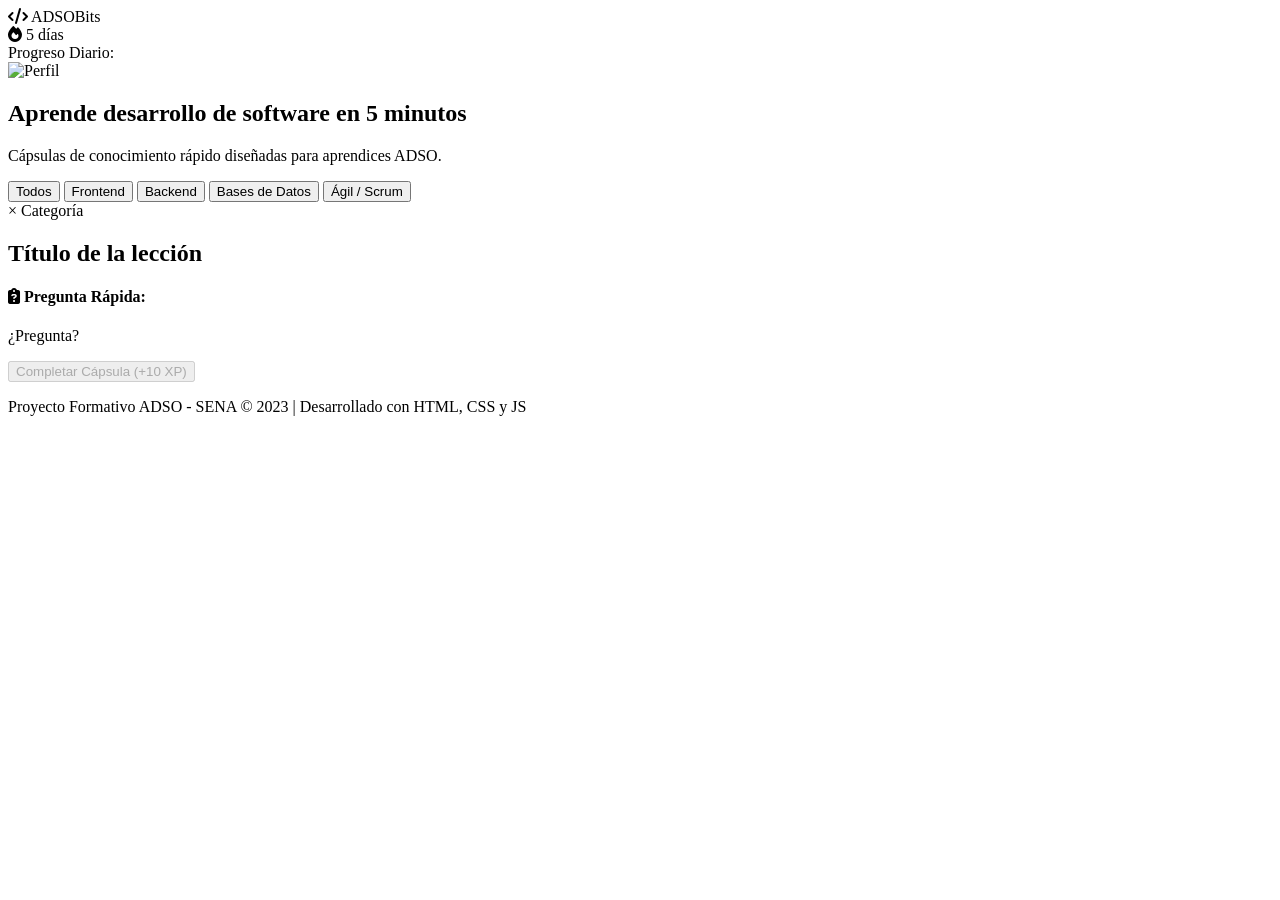
==== Microaprendizaje/index.html @ 1ea021b7 "cambios" ====
<!DOCTYPE html>
<html lang="es">
<head>
    <meta charset="UTF-8">
    <meta name="viewport" content="width=device-width, initial-scale=1.0">
    <title>ADSO-Bits | Microaprendizaje de Software</title>
    <link rel="stylesheet" href="styles.css">
    <!-- Iconos de FontAwesome -->
    <link rel="stylesheet" href="https://cdnjs.cloudflare.com/ajax/libs/font-awesome/6.4.0/css/all.min.css">
</head>
<body>

    <!-- Barra de Navegación -->
    <header class="navbar">
        <div class="logo">
            <i class="fa-solid fa-code"></i> ADSO<span>Bits</span>
        </div>
        <div class="user-stats">
            <div class="streak" title="Días de racha">
                <i class="fa-solid fa-fire"></i> <span id="streak-count">5</span> días
            </div>
            <div class="progress-container">
                <span>Progreso Diario:</span>
                <div class="progress-bar">
                    <div class="progress" id="daily-progress"></div>
                </div>
            </div>
            <div class="profile">
                <img src="https://ui-avatars.com/api/?name=Aprendiz+Sena&background=39A900&color=fff" alt="Perfil">
            </div>
        </div>
    </header>

    <!-- Sección Principal (Hero) -->
    <section class="hero">
        <h1>Aprende desarrollo de software en <span>5 minutos</span></h1>
        <p>Cápsulas de conocimiento rápido diseñadas para aprendices ADSO.</p>
        
        <!-- Filtros de Categorías -->
        <div class="categories">
            <button class="cat-btn active" data-category="all">Todos</button>
            <button class="cat-btn" data-category="Frontend">Frontend</button>
            <button class="cat-btn" data-category="Backend">Backend</button>
            <button class="cat-btn" data-category="Bases de Datos">Bases de Datos</button>
            <button class="cat-btn" data-category="Metodologías">Ágil / Scrum</button>
        </div>
    </section>

    <!-- Contenedor de Micro-lecciones (Se llena con JS) -->
    <main class="container">
        <div class="grid" id="lessons-grid">
            <!-- Las tarjetas se generarán dinámicamente aquí -->
        </div>
    </main>

    <!-- Modal para ver la lección -->
    <div class="modal-overlay" id="lesson-modal">
        <div class="modal-content">
            <span class="close-btn" id="close-modal">&times;</span>
            <span class="badge" id="modal-category">Categoría</span>
            <h2 id="modal-title">Título de la lección</h2>
            <div class="modal-body" id="modal-body">
                <!-- Contenido de la lección -->
            </div>
            
            <!-- Mini Quiz de validación -->
            <div class="quiz-section">
                <h4><i class="fa-solid fa-clipboard-question"></i> Pregunta Rápida:</h4>
                <p id="modal-question">¿Pregunta?</p>
                <div id="modal-options" class="options-container"></div>
            </div>

            <button class="btn-complete" id="btn-complete" disabled>Completar Cápsula (+10 XP)</button>
        </div>
    </div>

    <footer>
        <p>Proyecto Formativo ADSO - SENA © 2023 | Desarrollado con HTML, CSS y JS</p>
    </footer>

    <script src="script.js"></script>
</body>
</html>
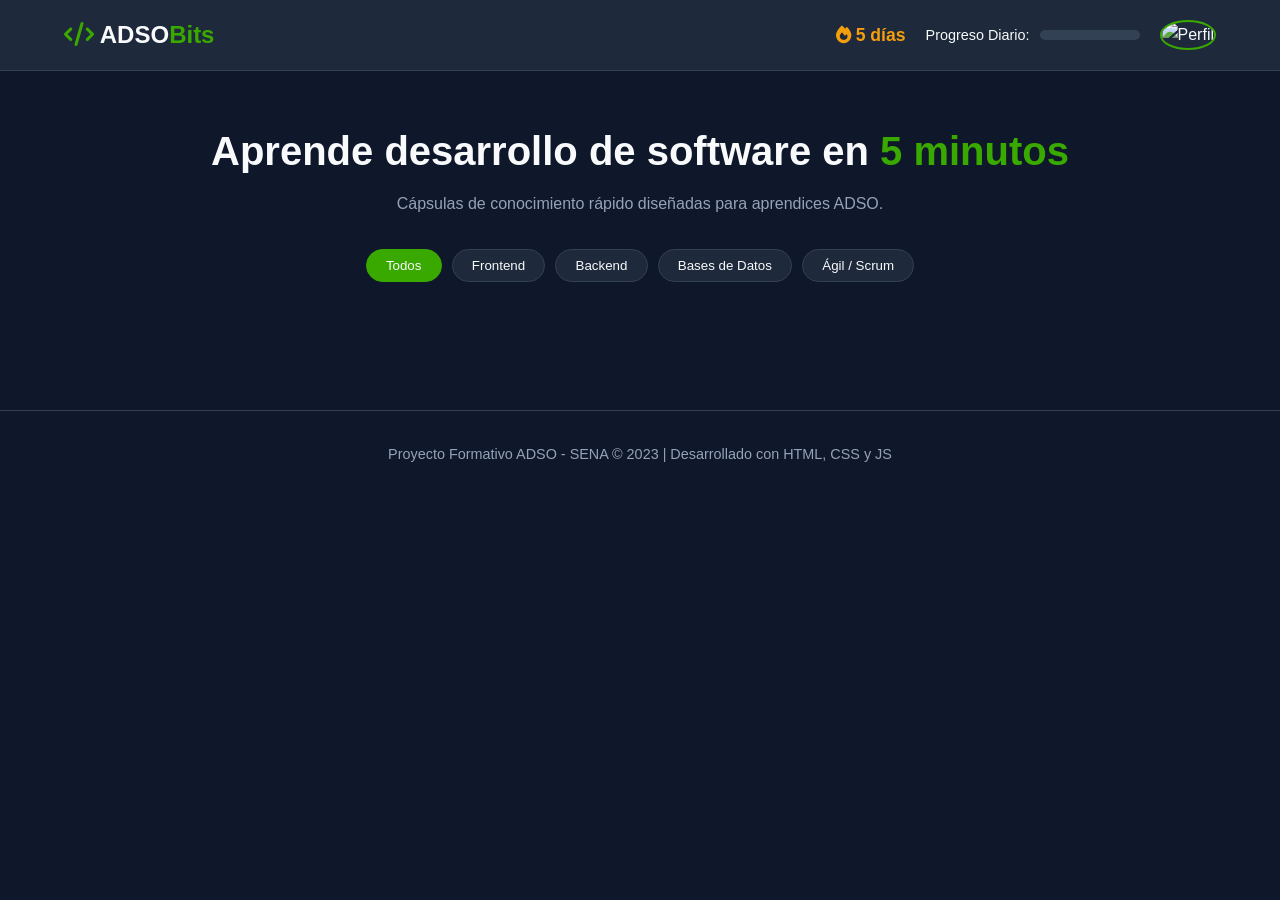
==== commit 7d697e2a: "vinculacion de css" ====
--- a/Microaprendizaje/index.html
+++ b/Microaprendizaje/index.html
@@ -4,7 +4,7 @@
     <meta charset="UTF-8">
     <meta name="viewport" content="width=device-width, initial-scale=1.0">
     <title>ADSO-Bits | Microaprendizaje de Software</title>
-    <link rel="stylesheet" href="styles.css">
+    <link rel="stylesheet" href="css/styles.css">
     <!-- Iconos de FontAwesome -->
     <link rel="stylesheet" href="https://cdnjs.cloudflare.com/ajax/libs/font-awesome/6.4.0/css/all.min.css">
 </head>
--- a/Microaprendizaje/css/styles.css
+++ b/Microaprendizaje/css/styles.css
@@ -0,0 +1,313 @@
+:root {
+    --bg-main: #0f172a;
+    --bg-card: #1e293b;
+    --text-main: #f8fafc;
+    --text-muted: #94a3b8;
+    --accent: #39A900; /* Verde SENA */
+    --accent-hover: #2d8600;
+    --danger: #ef4444;
+}
+
+* {
+    margin: 0;
+    padding: 0;
+    box-sizing: border-box;
+    font-family: 'Segoe UI', Tahoma, Geneva, Verdana, sans-serif;
+}
+
+body {
+    background-color: var(--bg-main);
+    color: var(--text-main);
+    line-height: 1.6;
+}
+
+/* Navbar */
+.navbar {
+    display: flex;
+    justify-content: space-between;
+    align-items: center;
+    padding: 1rem 5%;
+    background-color: var(--bg-card);
+    border-bottom: 1px solid #334155;
+    position: sticky;
+    top: 0;
+    z-index: 100;
+}
+
+.logo {
+    font-size: 1.5rem;
+    font-weight: bold;
+}
+
+.logo span, .logo i {
+    color: var(--accent);
+}
+
+.user-stats {
+    display: flex;
+    align-items: center;
+    gap: 20px;
+}
+
+.streak {
+    color: #f59e0b;
+    font-weight: bold;
+    font-size: 1.1rem;
+}
+
+.progress-container {
+    display: flex;
+    align-items: center;
+    gap: 10px;
+    font-size: 0.9rem;
+}
+
+.progress-bar {
+    width: 100px;
+    height: 10px;
+    background-color: #334155;
+    border-radius: 5px;
+    overflow: hidden;
+}
+
+.progress {
+    width: 0%;
+    height: 100%;
+    background-color: var(--accent);
+    transition: width 0.3s ease;
+}
+
+.profile img {
+    width: 40px;
+    height: 40px;
+    border-radius: 50%;
+    border: 2px solid var(--accent);
+}
+
+/* Hero Section */
+.hero {
+    text-align: center;
+    padding: 3rem 1rem;
+}
+
+.hero h1 {
+    font-size: 2.5rem;
+    margin-bottom: 0.5rem;
+}
+
+.hero h1 span {
+    color: var(--accent);
+}
+
+.hero p {
+    color: var(--text-muted);
+    margin-bottom: 2rem;
+}
+
+/* Categorías */
+.categories {
+    display: flex;
+    justify-content: center;
+    gap: 10px;
+    flex-wrap: wrap;
+}
+
+.cat-btn {
+    background-color: var(--bg-card);
+    color: var(--text-main);
+    border: 1px solid #334155;
+    padding: 0.5rem 1.2rem;
+    border-radius: 20px;
+    cursor: pointer;
+    transition: all 0.3s;
+}
+
+.cat-btn.active, .cat-btn:hover {
+    background-color: var(--accent);
+    border-color: var(--accent);
+}
+
+/* Grid de Tarjetas */
+.container {
+    max-width: 1200px;
+    margin: 0 auto;
+    padding: 1rem;
+}
+
+.grid {
+    display: grid;
+    grid-template-columns: repeat(auto-fill, minmax(280px, 1fr));
+    gap: 1.5rem;
+}
+
+.card {
+    background-color: var(--bg-card);
+    border-radius: 12px;
+    padding: 1.5rem;
+    border: 1px solid #334155;
+    transition: transform 0.2s, box-shadow 0.2s;
+    display: flex;
+    flex-direction: column;
+    justify-content: space-between;
+}
+
+.card:hover {
+    transform: translateY(-5px);
+    box-shadow: 0 10px 20px rgba(0,0,0,0.3);
+    border-color: var(--accent);
+}
+
+.card-header {
+    display: flex;
+    justify-content: space-between;
+    align-items: center;
+    margin-bottom: 1rem;
+}
+
+.badge {
+    background-color: rgba(57, 169, 0, 0.2);
+    color: #4ade80;
+    padding: 0.2rem 0.6rem;
+    border-radius: 4px;
+    font-size: 0.8rem;
+    font-weight: bold;
+}
+
+.time {
+    color: var(--text-muted);
+    font-size: 0.85rem;
+}
+
+.card h3 {
+    margin-bottom: 0.5rem;
+    font-size: 1.2rem;
+}
+
+.card p {
+    color: var(--text-muted);
+    font-size: 0.9rem;
+    margin-bottom: 1.5rem;
+}
+
+.btn-start {
+    background-color: transparent;
+    color: var(--accent);
+    border: 1px solid var(--accent);
+    padding: 0.6rem;
+    border-radius: 6px;
+    cursor: pointer;
+    font-weight: bold;
+    transition: all 0.2s;
+    width: 100%;
+}
+
+.btn-start:hover {
+    background-color: var(--accent);
+    color: white;
+}
+
+.card.completed {
+    opacity: 0.6;
+}
+.card.completed .btn-start {
+    background-color: #334155;
+    border-color: #334155;
+    color: var(--text-muted);
+}
+
+/* Modal */
+.modal-overlay {
+    position: fixed;
+    top: 0; left: 0; width: 100%; height: 100%;
+    background: rgba(0, 0, 0, 0.8);
+    backdrop-filter: blur(5px);
+    display: none;
+    justify-content: center;
+    align-items: center;
+    z-index: 1000;
+}
+
+.modal-content {
+    background-color: var(--bg-card);
+    padding: 2rem;
+    border-radius: 12px;
+    width: 90%;
+    max-width: 600px;
+    position: relative;
+    border: 1px solid #475569;
+}
+
+.close-btn {
+    position: absolute;
+    top: 15px; right: 20px;
+    font-size: 1.8rem;
+    cursor: pointer;
+    color: var(--text-muted);
+}
+
+.modal-body {
+    margin: 1.5rem 0;
+    padding: 1rem;
+    background-color: var(--bg-main);
+    border-radius: 8px;
+    font-size: 0.95rem;
+}
+
+.quiz-section {
+    margin-top: 1rem;
+    border-top: 1px solid #334155;
+    padding-top: 1rem;
+}
+
+.options-container {
+    display: flex;
+    flex-direction: column;
+    gap: 8px;
+    margin: 1rem 0;
+}
+
+.option-btn {
+    background-color: var(--bg-main);
+    color: var(--text-main);
+    border: 1px solid #334155;
+    padding: 0.8rem;
+    border-radius: 6px;
+    text-align: left;
+    cursor: pointer;
+}
+
+.option-btn:hover { background-color: #334155; }
+.option-btn.correct { background-color: var(--accent); border-color: var(--accent); }
+.option-btn.wrong { background-color: var(--danger); border-color: var(--danger); }
+
+.btn-complete {
+    width: 100%;
+    background-color: var(--accent);
+    color: white;
+    border: none;
+    padding: 0.8rem;
+    border-radius: 6px;
+    font-weight: bold;
+    cursor: pointer;
+    margin-top: 1rem;
+}
+
+.btn-complete:disabled {
+    background-color: #475569;
+    cursor: not-allowed;
+}
+
+footer {
+    text-align: center;
+    padding: 2rem;
+    color: var(--text-muted);
+    font-size: 0.9rem;
+    margin-top: 3rem;
+    border-top: 1px solid #334155;
+}
+
+/* Responsivo */
+@media (max-width: 768px) {
+    .progress-container span { display: none; }
+    .hero h1 { font-size: 1.8rem; }
+}
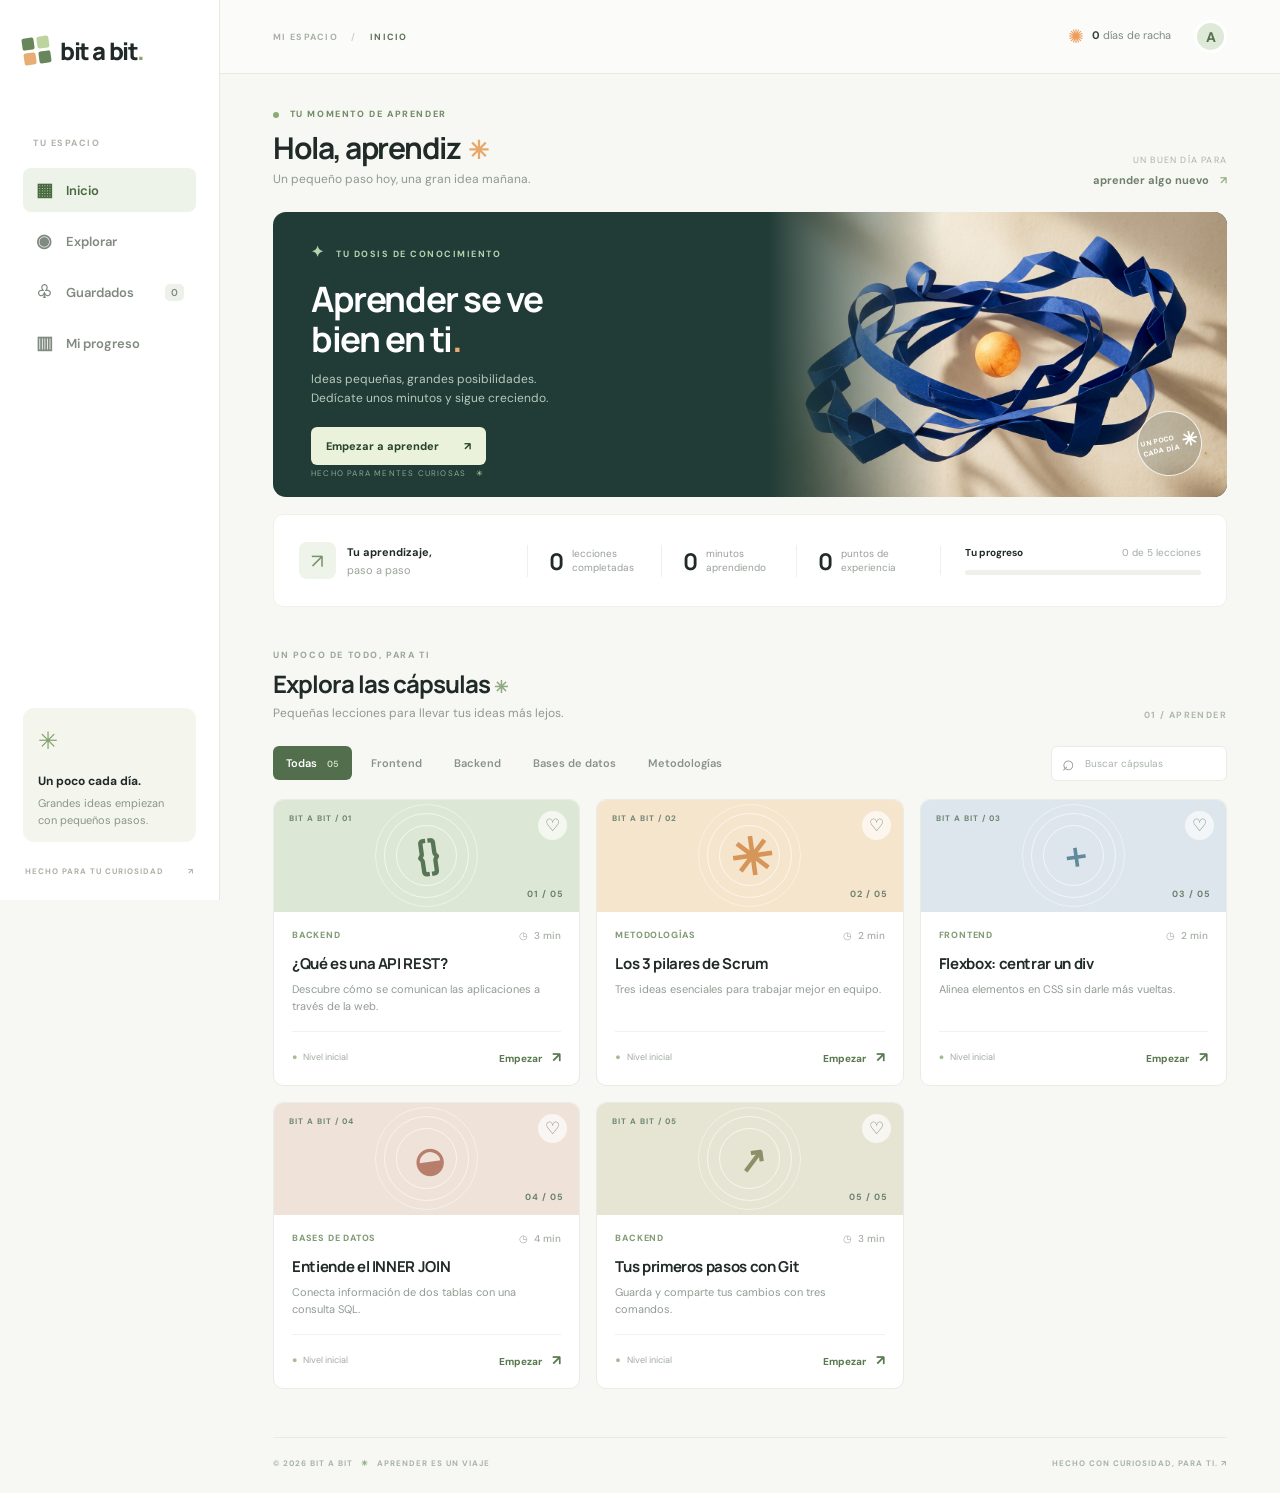
==== commit c03455ce: "Build microlearning dashboard Co-authored-by: arena-agent <297053741+arena-agent@users.noreply.githu" ====
--- a/Microaprendizaje/index.html
+++ b/Microaprendizaje/index.html
@@ -1,83 +1,67 @@
-<!DOCTYPE html>
-<html lang="es">
-<head>
-    <meta charset="UTF-8">
-    <meta name="viewport" content="width=device-width, initial-scale=1.0">
-    <title>ADSO-Bits | Microaprendizaje de Software</title>
-    <link rel="stylesheet" href="css/styles.css">
-    <!-- Iconos de FontAwesome -->
-    <link rel="stylesheet" href="https://cdnjs.cloudflare.com/ajax/libs/font-awesome/6.4.0/css/all.min.css">
-</head>
-<body>
-
-    <!-- Barra de Navegación -->
-    <header class="navbar">
-        <div class="logo">
-            <i class="fa-solid fa-code"></i> ADSO<span>Bits</span>
-        </div>
-        <div class="user-stats">
-            <div class="streak" title="Días de racha">
-                <i class="fa-solid fa-fire"></i> <span id="streak-count">5</span> días
-            </div>
-            <div class="progress-container">
-                <span>Progreso Diario:</span>
-                <div class="progress-bar">
-                    <div class="progress" id="daily-progress"></div>
-                </div>
-            </div>
-            <div class="profile">
-                <img src="https://ui-avatars.com/api/?name=Aprendiz+Sena&background=39A900&color=fff" alt="Perfil">
-            </div>
-        </div>
-    </header>
-
-    <!-- Sección Principal (Hero) -->
-    <section class="hero">
-        <h1>Aprende desarrollo de software en <span>5 minutos</span></h1>
-        <p>Cápsulas de conocimiento rápido diseñadas para aprendices ADSO.</p>
-        
-        <!-- Filtros de Categorías -->
-        <div class="categories">
-            <button class="cat-btn active" data-category="all">Todos</button>
-            <button class="cat-btn" data-category="Frontend">Frontend</button>
-            <button class="cat-btn" data-category="Backend">Backend</button>
-            <button class="cat-btn" data-category="Bases de Datos">Bases de Datos</button>
-            <button class="cat-btn" data-category="Metodologías">Ágil / Scrum</button>
-        </div>
-    </section>
-
-    <!-- Contenedor de Micro-lecciones (Se llena con JS) -->
-    <main class="container">
-        <div class="grid" id="lessons-grid">
-            <!-- Las tarjetas se generarán dinámicamente aquí -->
-        </div>
-    </main>
-
-    <!-- Modal para ver la lección -->
-    <div class="modal-overlay" id="lesson-modal">
-        <div class="modal-content">
-            <span class="close-btn" id="close-modal">&times;</span>
-            <span class="badge" id="modal-category">Categoría</span>
-            <h2 id="modal-title">Título de la lección</h2>
-            <div class="modal-body" id="modal-body">
-                <!-- Contenido de la lección -->
-            </div>
-            
-            <!-- Mini Quiz de validación -->
-            <div class="quiz-section">
-                <h4><i class="fa-solid fa-clipboard-question"></i> Pregunta Rápida:</h4>
-                <p id="modal-question">¿Pregunta?</p>
-                <div id="modal-options" class="options-container"></div>
-            </div>
-
-            <button class="btn-complete" id="btn-complete" disabled>Completar Cápsula (+10 XP)</button>
-        </div>
-    </div>
-
-    <footer>
-        <p>Proyecto Formativo ADSO - SENA © 2023 | Desarrollado con HTML, CSS y JS</p>
-    </footer>
-
-    <script src="script.js"></script>
-</body>
-</html>+<!DOCTYPE html>
+<html lang="es">
+<head>
+  <meta charset="UTF-8">
+  <meta name="viewport" content="width=device-width, initial-scale=1.0">
+  <meta name="theme-color" content="#f7f7f2">
+  <title>bit a bit — Aprende algo nuevo cada día</title>
+  <link rel="preconnect" href="https://fonts.googleapis.com">
+  <link rel="preconnect" href="https://fonts.gstatic.com" crossorigin>
+  <link href="https://fonts.googleapis.com/css2?family=DM+Sans:wght@400;500;600;700&family=Manrope:wght@400;500;600;700;800&display=swap" rel="stylesheet">
+  <link rel="stylesheet" href="css/styles.css">
+  <script src="js/script.js" defer></script>
+</head>
+<body>
+<div class="app-shell">
+  <aside class="sidebar">
+    <a class="brand" href="#inicio" aria-label="Bit a bit, inicio"><span class="brand-mark"><i></i><i></i><i></i><i></i></span><span>bit a bit<span class="brand-dot">.</span></span></a>
+    <div class="side-label">TU ESPACIO</div>
+    <nav class="side-nav" aria-label="Navegación principal">
+      <button class="nav-item active" data-view="inicio"><span class="nav-icon">▦</span> Inicio</button>
+      <button class="nav-item" data-view="explorar"><span class="nav-icon">◉</span> Explorar</button>
+      <button class="nav-item" data-view="guardados"><span class="nav-icon">♧</span> Guardados <span class="saved-count" id="saved-count">0</span></button>
+      <button class="nav-item" data-view="progreso"><span class="nav-icon">▥</span> Mi progreso</button>
+    </nav>
+    <div class="sidebar-bottom">
+      <div class="side-note"><span class="side-spark">✳</span><strong>Un poco cada día.</strong><p>Grandes ideas empiezan con pequeños pasos.</p></div>
+      <div class="side-footer">HECHO PARA TU CURIOSIDAD <span>↗</span></div>
+    </div>
+  </aside>
+
+  <main class="main" id="inicio">
+    <header class="topbar">
+      <div class="breadcrumb">MI ESPACIO <span>/</span> <strong id="breadcrumb-current">INICIO</strong></div>
+      <div class="top-actions"><div class="streak"><span>✺</span> <strong id="streak-count">0</strong> días de racha</div><div class="avatar" aria-label="Perfil de aprendiz">A</div></div>
+    </header>
+    <div class="content">
+      <section class="welcome" id="welcome-section">
+        <div><div class="eyebrow"><span class="eyebrow-dot"></span> TU MOMENTO DE APRENDER</div><h1>Hola, aprendiz <span>✳</span></h1><p>Un pequeño paso hoy, una gran idea mañana.</p></div>
+        <div class="date-block"><span>UN BUEN DÍA PARA</span><strong>aprender algo nuevo <span>↗</span></strong></div>
+      </section>
+
+      <section class="hero" aria-label="Lección destacada">
+        <div class="hero-copy"><div class="hero-kicker"><span>✦</span> TU DOSIS DE CONOCIMIENTO</div><h2>Aprender se ve<br>bien en ti<span>.</span></h2><p>Ideas pequeñas, grandes posibilidades.<br>Dedícate unos minutos y sigue creciendo.</p><button class="hero-button" id="featured-button">Empezar a aprender <span>↗</span></button><div class="hero-foot">HECHO PARA MENTES CURIOSAS <span>✳</span></div></div>
+        <div class="hero-image"><img src="assets/lesson-hero.png" alt="Escultura abstracta de cintas azules y una esfera naranja"><div class="image-stamp"><span>UN POCO<br>CADA DÍA</span><b>✳</b></div></div>
+      </section>
+
+      <section class="stats" aria-label="Tu actividad"><div class="stat-intro"><span class="stat-icon">↗</span><div><strong>Tu aprendizaje,</strong><small>paso a paso</small></div></div><div class="stat"><strong id="completed-stat">0</strong><span>lecciones<br>completadas</span></div><div class="stat"><strong id="minutes-stat">0</strong><span>minutos<br>aprendiendo</span></div><div class="stat"><strong id="xp-stat">0</strong><span>puntos de<br>experiencia</span></div><div class="stat-progress"><div><strong>Tu progreso</strong><span id="progress-label">0 de 5 lecciones</span></div><div class="progress-track"><div id="progress-bar"></div></div></div></section>
+
+      <section class="lessons-section" id="lecciones">
+        <div class="section-heading"><div><div class="eyebrow muted">UN POCO DE TODO, PARA TI</div><h2 id="section-title">Explora las cápsulas <span>✳</span></h2><p id="section-description">Pequeñas lecciones para llevar tus ideas más lejos.</p></div><span class="section-index">01 / APRENDER</span></div>
+        <div class="toolbar"><div class="filters" role="group" aria-label="Filtrar por categoría"><button class="filter active" data-category="all">Todas <span id="all-count">05</span></button><button class="filter" data-category="Frontend">Frontend</button><button class="filter" data-category="Backend">Backend</button><button class="filter" data-category="Bases de Datos">Bases de datos</button><button class="filter" data-category="Metodologías">Metodologías</button></div><label class="search"><span>⌕</span><input id="search" type="search" placeholder="Buscar cápsulas" aria-label="Buscar cápsulas"></label></div>
+        <div class="lesson-grid" id="lessons-grid"></div><div class="empty-state" id="empty-state" hidden><span>✳</span><h3>No encontramos cápsulas por aquí.</h3><p>Prueba con otra búsqueda o categoría.</p><button id="reset-filters">Ver todas las cápsulas ↗</button></div>
+      </section>
+      <footer><span>© 2026 BIT A BIT <span class="footer-star">✳</span> APRENDER ES UN VIAJE</span><span>HECHO CON CURIOSIDAD, PARA TI. ↗</span></footer>
+    </div>
+  </main>
+</div>
+<div class="modal-overlay" id="lesson-modal" hidden>
+  <div class="modal-content" role="dialog" aria-modal="true" aria-labelledby="modal-title">
+    <div class="modal-top"><span class="modal-brand">✳ &nbsp; BIT A BIT / CÁPSULA</span><button class="close-btn" id="close-modal" aria-label="Cerrar lección">×</button></div>
+    <div class="modal-meta"><span id="modal-category"></span><span id="modal-time"></span></div><h2 id="modal-title"></h2><div class="modal-body" id="modal-body"></div>
+    <div class="quiz-section"><div class="quiz-label">✦ &nbsp; PONTE A PRUEBA</div><h3 id="modal-question"></h3><div id="modal-options" class="options-container"></div><p id="quiz-feedback" aria-live="polite"></p></div>
+    <button class="btn-complete" id="btn-complete" disabled>Completar cápsula <span>↗</span></button><p class="modal-hint">Responde correctamente para completar esta cápsula.</p>
+  </div>
+</div>
+</body>
+</html>
--- a/Microaprendizaje/css/styles.css
+++ b/Microaprendizaje/css/styles.css
@@ -1,313 +1 @@
-:root {
-    --bg-main: #0f172a;
-    --bg-card: #1e293b;
-    --text-main: #f8fafc;
-    --text-muted: #94a3b8;
-    --accent: #39A900; /* Verde SENA */
-    --accent-hover: #2d8600;
-    --danger: #ef4444;
-}
-
-* {
-    margin: 0;
-    padding: 0;
-    box-sizing: border-box;
-    font-family: 'Segoe UI', Tahoma, Geneva, Verdana, sans-serif;
-}
-
-body {
-    background-color: var(--bg-main);
-    color: var(--text-main);
-    line-height: 1.6;
-}
-
-/* Navbar */
-.navbar {
-    display: flex;
-    justify-content: space-between;
-    align-items: center;
-    padding: 1rem 5%;
-    background-color: var(--bg-card);
-    border-bottom: 1px solid #334155;
-    position: sticky;
-    top: 0;
-    z-index: 100;
-}
-
-.logo {
-    font-size: 1.5rem;
-    font-weight: bold;
-}
-
-.logo span, .logo i {
-    color: var(--accent);
-}
-
-.user-stats {
-    display: flex;
-    align-items: center;
-    gap: 20px;
-}
-
-.streak {
-    color: #f59e0b;
-    font-weight: bold;
-    font-size: 1.1rem;
-}
-
-.progress-container {
-    display: flex;
-    align-items: center;
-    gap: 10px;
-    font-size: 0.9rem;
-}
-
-.progress-bar {
-    width: 100px;
-    height: 10px;
-    background-color: #334155;
-    border-radius: 5px;
-    overflow: hidden;
-}
-
-.progress {
-    width: 0%;
-    height: 100%;
-    background-color: var(--accent);
-    transition: width 0.3s ease;
-}
-
-.profile img {
-    width: 40px;
-    height: 40px;
-    border-radius: 50%;
-    border: 2px solid var(--accent);
-}
-
-/* Hero Section */
-.hero {
-    text-align: center;
-    padding: 3rem 1rem;
-}
-
-.hero h1 {
-    font-size: 2.5rem;
-    margin-bottom: 0.5rem;
-}
-
-.hero h1 span {
-    color: var(--accent);
-}
-
-.hero p {
-    color: var(--text-muted);
-    margin-bottom: 2rem;
-}
-
-/* Categorías */
-.categories {
-    display: flex;
-    justify-content: center;
-    gap: 10px;
-    flex-wrap: wrap;
-}
-
-.cat-btn {
-    background-color: var(--bg-card);
-    color: var(--text-main);
-    border: 1px solid #334155;
-    padding: 0.5rem 1.2rem;
-    border-radius: 20px;
-    cursor: pointer;
-    transition: all 0.3s;
-}
-
-.cat-btn.active, .cat-btn:hover {
-    background-color: var(--accent);
-    border-color: var(--accent);
-}
-
-/* Grid de Tarjetas */
-.container {
-    max-width: 1200px;
-    margin: 0 auto;
-    padding: 1rem;
-}
-
-.grid {
-    display: grid;
-    grid-template-columns: repeat(auto-fill, minmax(280px, 1fr));
-    gap: 1.5rem;
-}
-
-.card {
-    background-color: var(--bg-card);
-    border-radius: 12px;
-    padding: 1.5rem;
-    border: 1px solid #334155;
-    transition: transform 0.2s, box-shadow 0.2s;
-    display: flex;
-    flex-direction: column;
-    justify-content: space-between;
-}
-
-.card:hover {
-    transform: translateY(-5px);
-    box-shadow: 0 10px 20px rgba(0,0,0,0.3);
-    border-color: var(--accent);
-}
-
-.card-header {
-    display: flex;
-    justify-content: space-between;
-    align-items: center;
-    margin-bottom: 1rem;
-}
-
-.badge {
-    background-color: rgba(57, 169, 0, 0.2);
-    color: #4ade80;
-    padding: 0.2rem 0.6rem;
-    border-radius: 4px;
-    font-size: 0.8rem;
-    font-weight: bold;
-}
-
-.time {
-    color: var(--text-muted);
-    font-size: 0.85rem;
-}
-
-.card h3 {
-    margin-bottom: 0.5rem;
-    font-size: 1.2rem;
-}
-
-.card p {
-    color: var(--text-muted);
-    font-size: 0.9rem;
-    margin-bottom: 1.5rem;
-}
-
-.btn-start {
-    background-color: transparent;
-    color: var(--accent);
-    border: 1px solid var(--accent);
-    padding: 0.6rem;
-    border-radius: 6px;
-    cursor: pointer;
-    font-weight: bold;
-    transition: all 0.2s;
-    width: 100%;
-}
-
-.btn-start:hover {
-    background-color: var(--accent);
-    color: white;
-}
-
-.card.completed {
-    opacity: 0.6;
-}
-.card.completed .btn-start {
-    background-color: #334155;
-    border-color: #334155;
-    color: var(--text-muted);
-}
-
-/* Modal */
-.modal-overlay {
-    position: fixed;
-    top: 0; left: 0; width: 100%; height: 100%;
-    background: rgba(0, 0, 0, 0.8);
-    backdrop-filter: blur(5px);
-    display: none;
-    justify-content: center;
-    align-items: center;
-    z-index: 1000;
-}
-
-.modal-content {
-    background-color: var(--bg-card);
-    padding: 2rem;
-    border-radius: 12px;
-    width: 90%;
-    max-width: 600px;
-    position: relative;
-    border: 1px solid #475569;
-}
-
-.close-btn {
-    position: absolute;
-    top: 15px; right: 20px;
-    font-size: 1.8rem;
-    cursor: pointer;
-    color: var(--text-muted);
-}
-
-.modal-body {
-    margin: 1.5rem 0;
-    padding: 1rem;
-    background-color: var(--bg-main);
-    border-radius: 8px;
-    font-size: 0.95rem;
-}
-
-.quiz-section {
-    margin-top: 1rem;
-    border-top: 1px solid #334155;
-    padding-top: 1rem;
-}
-
-.options-container {
-    display: flex;
-    flex-direction: column;
-    gap: 8px;
-    margin: 1rem 0;
-}
-
-.option-btn {
-    background-color: var(--bg-main);
-    color: var(--text-main);
-    border: 1px solid #334155;
-    padding: 0.8rem;
-    border-radius: 6px;
-    text-align: left;
-    cursor: pointer;
-}
-
-.option-btn:hover { background-color: #334155; }
-.option-btn.correct { background-color: var(--accent); border-color: var(--accent); }
-.option-btn.wrong { background-color: var(--danger); border-color: var(--danger); }
-
-.btn-complete {
-    width: 100%;
-    background-color: var(--accent);
-    color: white;
-    border: none;
-    padding: 0.8rem;
-    border-radius: 6px;
-    font-weight: bold;
-    cursor: pointer;
-    margin-top: 1rem;
-}
-
-.btn-complete:disabled {
-    background-color: #475569;
-    cursor: not-allowed;
-}
-
-footer {
-    text-align: center;
-    padding: 2rem;
-    color: var(--text-muted);
-    font-size: 0.9rem;
-    margin-top: 3rem;
-    border-top: 1px solid #334155;
-}
-
-/* Responsivo */
-@media (max-width: 768px) {
-    .progress-container span { display: none; }
-    .hero h1 { font-size: 1.8rem; }
-}+:root{--ink:#202a28;--muted:#7c8580;--line:#e7eae2;--green:#526f4a;--cream:#f7f8f3;--orange:#f3a15e}*{box-sizing:border-box}html{scroll-behavior:smooth}body{margin:0;background:var(--cream);color:var(--ink);font-family:'DM Sans',sans-serif;font-size:14px}button,input{font:inherit}button{cursor:pointer}button:focus-visible,input:focus-visible{outline:3px solid #a3bc82;outline-offset:3px}a{color:inherit;text-decoration:none}.app-shell{display:flex;min-height:100vh}.sidebar{width:220px;flex-shrink:0;background:#fff;border-right:1px solid var(--line);padding:34px 23px 24px;display:flex;flex-direction:column;position:sticky;top:0;height:100vh}.brand{font-family:Manrope,sans-serif;font-weight:800;font-size:24px;letter-spacing:-1.4px;display:flex;align-items:center;gap:10px}.brand-dot{color:#8aa66e}.brand-mark{width:27px;height:27px;display:grid;grid-template-columns:1fr 1fr;gap:3px;transform:rotate(-8deg)}.brand-mark i{display:block;background:#68865b;border-radius:2px}.brand-mark i:nth-child(2){background:#bdd49e}.brand-mark i:nth-child(3){background:#e8ad72}.side-label{font-size:9px;letter-spacing:1.5px;font-weight:700;color:#adb3a9;margin:70px 10px 19px}.side-nav{display:grid;gap:7px}.nav-item{border:0;background:transparent;text-align:left;color:#808a80;padding:13px 12px;border-radius:8px;display:flex;align-items:center;gap:13px;font-weight:600;font-size:13px}.nav-item.active{background:#edf3e8;color:#496a40}.nav-item:hover{background:#f4f6f1}.nav-icon{width:18px;font-size:18px;line-height:1;text-align:center}.saved-count{margin-left:auto;background:#edf1e9;padding:2px 6px;border-radius:5px;font-size:10px}.sidebar-bottom{margin-top:auto}.side-note{background:#f4f6ee;border-radius:11px;padding:17px 15px 14px}.side-spark{display:block;color:#81a06c;font-size:24px;margin-bottom:15px}.side-note strong{font-size:12px}.side-note p{font-size:11px;color:#8a9585;line-height:1.5;margin:6px 0 0}.side-footer{font-size:8px;letter-spacing:1px;color:#abb2a6;font-weight:700;margin:24px 2px 0;display:flex;justify-content:space-between}.main{min-width:0;flex:1}.topbar{height:74px;border-bottom:1px solid var(--line);display:flex;align-items:center;justify-content:space-between;padding:0 5%;background:rgba(255,255,255,.45)}.breadcrumb{font-size:9px;letter-spacing:1.3px;font-weight:700;color:#a9b0a6}.breadcrumb span{margin:0 10px;color:#d0d5cb}.breadcrumb strong{color:#5d7158}.top-actions{display:flex;align-items:center;gap:23px}.streak{font-size:11px;color:#7f8980}.streak span{color:#ed9d5c;font-size:19px;vertical-align:middle;margin-right:5px}.streak strong{color:#354137}.avatar{width:33px;height:33px;border-radius:50%;background:#dfe9d8;display:grid;place-items:center;color:#57724f;font-weight:800;border:3px solid white}.content{max-width:1510px;margin:auto;padding:0 5%}.welcome{display:flex;justify-content:space-between;align-items:end;padding:34px 0 25px}.eyebrow{font-size:9px;font-weight:800;letter-spacing:1.6px;color:#728d66}.eyebrow-dot{display:inline-block;width:6px;height:6px;border-radius:50%;background:#8bab75;margin-right:7px;vertical-align:middle}.welcome h1,.section-heading h2{font-family:Manrope,sans-serif;letter-spacing:-1.5px;margin:10px 0 5px;font-size:30px;line-height:1.2}.welcome h1 span{color:#e7a86c;font-size:25px;margin-left:3px}.welcome p,.section-heading p{margin:0;color:#909991;font-size:12px}.date-block{text-align:right;font-size:9px;letter-spacing:1.2px;color:#aab3a7;display:grid;gap:7px}.date-block strong{font-size:11px;letter-spacing:0;color:#6f806c}.date-block strong span{color:#9ab383;margin-left:8px}.hero{height:285px;border-radius:13px;overflow:hidden;background:#213c36;display:grid;grid-template-columns:52% 48%;position:relative}.hero-copy{padding:30px 38px;color:white;position:relative;z-index:1}.hero-kicker{font-size:9px;letter-spacing:1.5px;color:#b7d2b0;font-weight:700}.hero-kicker span{font-size:15px;margin-right:7px}.hero h2{font-family:Manrope,sans-serif;font-size:35px;line-height:1.14;letter-spacing:-1.4px;margin:18px 0 10px}.hero h2 span{color:#eaaa72}.hero p{font-size:12px;line-height:1.6;color:#b8c9bd;margin:0}.hero-button{margin-top:19px;background:#eaf2dc;border:0;border-radius:6px;padding:12px 15px;color:#29452e;font-size:11px;font-weight:800}.hero-button span{margin-left:22px}.hero-button:hover{background:#fff}.hero-foot{position:absolute;bottom:19px;left:38px;font-size:8px;letter-spacing:1.2px;color:#8aa698}.hero-foot span{color:#c7d6ae;margin-left:7px}.hero-image{position:relative;overflow:hidden}.hero-image:before{content:'';position:absolute;inset:0;background:linear-gradient(90deg,#213c36 0%,transparent 38%);z-index:1}.hero-image img{width:100%;height:100%;object-fit:cover;object-position:center}.image-stamp{position:absolute;z-index:2;bottom:21px;right:25px;width:65px;height:65px;border:1px solid rgba(255,255,255,.8);border-radius:50%;display:flex;align-items:center;justify-content:center;gap:3px;color:#fff;transform:rotate(-12deg);background:rgba(32,53,47,.18)}.image-stamp span{font-size:7px;line-height:1.3;font-weight:800;letter-spacing:.4px}.image-stamp b{font-size:19px}.stats{background:#fff;border:1px solid #eff1ea;border-radius:10px;margin-top:17px;min-height:93px;display:grid;grid-template-columns:1.35fr .8fr .8fr .85fr 1.55fr;align-items:center;padding:18px 25px}.stat-intro{display:flex;gap:11px;align-items:center}.stat-icon{height:37px;width:37px;border-radius:8px;background:#eef4e9;display:grid;place-items:center;color:#78926c;font-size:20px}.stat-intro strong,.stat-intro small{display:block;font-size:11px}.stat-intro small{color:#9aa499;margin-top:4px}.stat{display:flex;align-items:center;gap:9px;border-left:1px solid #eef0eb;padding-left:21px}.stat strong{font-family:Manrope;font-size:23px;letter-spacing:-1px}.stat span{font-size:10px;line-height:1.4;color:#98a098}.stat-progress{border-left:1px solid #eef0eb;padding-left:24px}.stat-progress>div:first-child{display:flex;justify-content:space-between;gap:8px;font-size:10px}.stat-progress span{color:#a0a9a0}.progress-track{height:5px;background:#edf1e9;border-radius:10px;margin-top:11px;overflow:hidden}#progress-bar{height:100%;width:0;background:#86a775;border-radius:10px;transition:width .3s}.lessons-section{padding-top:42px}.section-heading{display:flex;align-items:end;justify-content:space-between}.muted{color:#9ca99a}.section-heading h2{font-size:24px;margin:9px 0 6px;letter-spacing:-1px}.section-heading h2 span{font-size:17px;color:#91a982}.section-index{font-size:9px;letter-spacing:1.4px;color:#aeb8aa;font-weight:700}.toolbar{display:flex;justify-content:space-between;gap:15px;margin:25px 0 18px;align-items:center}.filters{display:flex;gap:6px;flex-wrap:wrap}.filter{background:transparent;border:1px solid transparent;border-radius:6px;padding:9px 12px;color:#89938a;font-size:11px;font-weight:600}.filter.active{background:#526e4c;color:#fff}.filter:hover:not(.active){border-color:#dbe3d7}.filter span{font-size:9px;margin-left:7px;color:#cbdcc4}.search{width:176px;height:35px;background:#fff;border:1px solid #e8ece5;border-radius:6px;display:flex;align-items:center;padding:0 10px;gap:8px;color:#8d9c8b}.search span{font-size:21px;line-height:1}.search input{border:0;outline:0;min-width:0;width:100%;font-size:10px;background:transparent;color:#374337}.search input::placeholder{color:#aab3aa}.lesson-grid{display:grid;grid-template-columns:repeat(3,minmax(0,1fr));gap:16px}.card{border:1px solid #e9ece6;background:white;border-radius:10px;overflow:hidden;transition:transform .2s,box-shadow .2s}.card:hover{transform:translateY(-3px);box-shadow:0 9px 25px #30442d0d}.card-art{height:112px;position:relative;overflow:hidden;display:flex;align-items:center;justify-content:center}.art-1{background:#dce8d5}.art-2{background:#f6e5cd}.art-3{background:#dce6ec}.art-4{background:#eee2d9}.art-5{background:#e6e5d4}.art-orbit{height:85px;width:85px;border:1px solid #ffffff9c;border-radius:50%;position:absolute}.art-orbit:before,.art-orbit:after{content:'';position:absolute;inset:11px;border:1px solid #ffffffa6;border-radius:50%}.art-orbit:after{inset:-10px;border-color:#ffffff70}.art-symbol{font-family:Manrope,sans-serif;font-size:34px;font-weight:800;z-index:1;color:#587555;letter-spacing:-4px;transform:rotate(-8deg)}.art-2 .art-symbol{color:#d79659;font-size:51px}.art-3 .art-symbol{color:#638a9b}.art-4 .art-symbol{color:#b77e6b}.art-5 .art-symbol{color:#8b9068}.art-corner{position:absolute;left:15px;top:13px;color:#708875;font-size:8px;font-weight:800;letter-spacing:1px}.art-number{position:absolute;right:15px;bottom:12px;font-size:9px;color:#6c8270;font-weight:700;letter-spacing:1px}.save-btn{position:absolute;right:12px;top:11px;width:29px;height:29px;border:0;background:#ffffffa8;border-radius:50%;color:#718571;font-size:17px;line-height:1}.save-btn.saved{background:#536f4d;color:white}.card-body{padding:17px 18px 16px}.card-meta{display:flex;justify-content:space-between;align-items:center;font-size:9px;font-weight:800;letter-spacing:.8px;color:#829c76;text-transform:uppercase}.card-meta .time{color:#a4ada2;letter-spacing:0;font-weight:500;text-transform:none;font-size:10px}.card h3{font-family:Manrope,sans-serif;font-size:15px;letter-spacing:-.35px;margin:11px 0 7px}.card p{color:#929c93;font-size:11px;line-height:1.55;margin:0;min-height:34px}.card-bottom{display:flex;align-items:center;justify-content:space-between;border-top:1px solid #f0f2ed;margin-top:16px;padding-top:13px}.level{font-size:9px;color:#a0aaa0}.level:before{content:'●';color:#a5bd94;margin-right:6px}.start-btn{border:0;background:none;color:#597a50;font-weight:800;font-size:10px;padding:3px 0}.start-btn span{margin-left:8px;font-size:14px}.empty-state{text-align:center;padding:45px 20px;color:#899789}.empty-state>span{font-size:28px;color:#91aa83}.empty-state h3{color:#394b3b}.empty-state button{border:0;background:none;color:#55774b;font-weight:700}footer{border-top:1px solid #e7ebe2;margin-top:48px;padding:20px 0 25px;display:flex;justify-content:space-between;color:#a9b3a7;font-size:8px;font-weight:700;letter-spacing:1px}.footer-star{color:#91a982;margin:0 5px}.modal-overlay{position:fixed;inset:0;background:rgba(23,35,29,.65);z-index:10;display:flex;align-items:center;justify-content:center;padding:20px}.modal-overlay[hidden],.empty-state[hidden]{display:none}.modal-content{background:#fbfcf8;border-radius:15px;width:min(600px,100%);max-height:90vh;overflow:auto;padding:29px 34px;box-shadow:0 25px 80px #17251c55}.modal-top{display:flex;justify-content:space-between;align-items:center;border-bottom:1px solid #e9ede5;padding-bottom:17px}.modal-brand,.quiz-label{font-size:9px;letter-spacing:1.4px;font-weight:800;color:#78946c}.close-btn{border:0;background:#edf2e9;color:#667e60;border-radius:50%;width:30px;height:30px;font-size:22px}.modal-meta{display:flex;gap:14px;color:#8da084;font-size:10px;font-weight:700;text-transform:uppercase;letter-spacing:.8px;margin-top:24px}.modal-content h2{font:800 28px Manrope,sans-serif;letter-spacing:-1px;margin:10px 0 14px}.modal-body{color:#68756a;font-size:13px;line-height:1.8}.modal-body p{margin:0 0 12px}.modal-body ul{padding-left:20px}.modal-body code{color:#4d7048;background:#eef4e9;padding:2px 4px;border-radius:3px}.modal-body pre{background:#253d36;color:#e0eee0;padding:16px;border-radius:8px;overflow:auto;line-height:1.6}.quiz-section{background:#f0f4eb;padding:20px;border-radius:9px;margin-top:22px}.quiz-section h3{font-size:14px;margin:10px 0 13px;line-height:1.4}.options-container{display:grid;gap:7px}.option-btn{background:white;border:1px solid #e1e9dc;border-radius:6px;padding:10px 12px;text-align:left;color:#556555;font-size:12px}.option-btn:hover{border-color:#91ad83}.option-btn.correct{background:#dcebd5;border-color:#8dac7d;color:#385b34}.option-btn.wrong{background:#fae5df;border-color:#d79a88;color:#9b5949}#quiz-feedback{font-size:11px;margin:10px 0 0;color:#618055;min-height:14px}.btn-complete{width:100%;border:0;border-radius:7px;background:#526e4c;color:#fff;padding:14px;margin-top:18px;text-align:left;font-weight:700}.btn-complete span{float:right}.btn-complete:disabled{opacity:.45;cursor:not-allowed}.modal-hint{text-align:center;color:#a1aaa0;font-size:10px;margin:10px 0 0}@media(max-width:1050px){.sidebar{width:190px}.content{padding:0 4%}.topbar{padding:0 4%}.stats{grid-template-columns:1.2fr 1fr 1fr 1fr}.stat-progress{display:none}.hero h2{font-size:30px}.filter{padding:9px 8px}}@media(max-width:760px){.app-shell{display:block}.sidebar{position:static;width:100%;height:auto;padding:15px 20px;display:flex;flex-direction:row;align-items:center;justify-content:space-between;border-bottom:1px solid var(--line)}.brand{font-size:20px}.brand-mark{width:22px;height:22px}.side-label,.sidebar-bottom,.saved-count{display:none}.side-nav{display:flex;gap:2px}.nav-item{padding:8px;font-size:0;gap:0}.nav-icon{font-size:19px}.topbar{height:49px;padding:0 20px}.content{padding:0 20px}.welcome{padding:27px 0 20px}.welcome h1{font-size:26px}.date-block{display:none}.hero{grid-template-columns:1fr 35%;height:260px}.hero-copy{padding:27px 23px}.hero h2{font-size:27px}.hero-foot{left:23px}.hero-image:before{background:linear-gradient(90deg,#213c36,transparent 70%)}.image-stamp{display:none}.stats{grid-template-columns:repeat(3,1fr);padding:16px 12px}.stat-intro{display:none}.stat:first-of-type{border:0}.stat{padding-left:12px}.stat strong{font-size:20px}.lessons-section{padding-top:34px}.section-index{display:none}.toolbar{align-items:stretch;flex-direction:column}.search{width:100%}.lesson-grid{grid-template-columns:repeat(2,minmax(0,1fr))}footer{gap:20px}.modal-content{padding:24px}}@media(max-width:480px){.hero{grid-template-columns:1fr 25%}.hero h2{font-size:24px}.hero p{font-size:11px}.lesson-grid{grid-template-columns:1fr}.card-art{height:135px}.filters{gap:2px}.filter{font-size:10px;padding:8px}.stat{gap:5px}.stat span{font-size:9px}footer span:last-child{display:none}}
